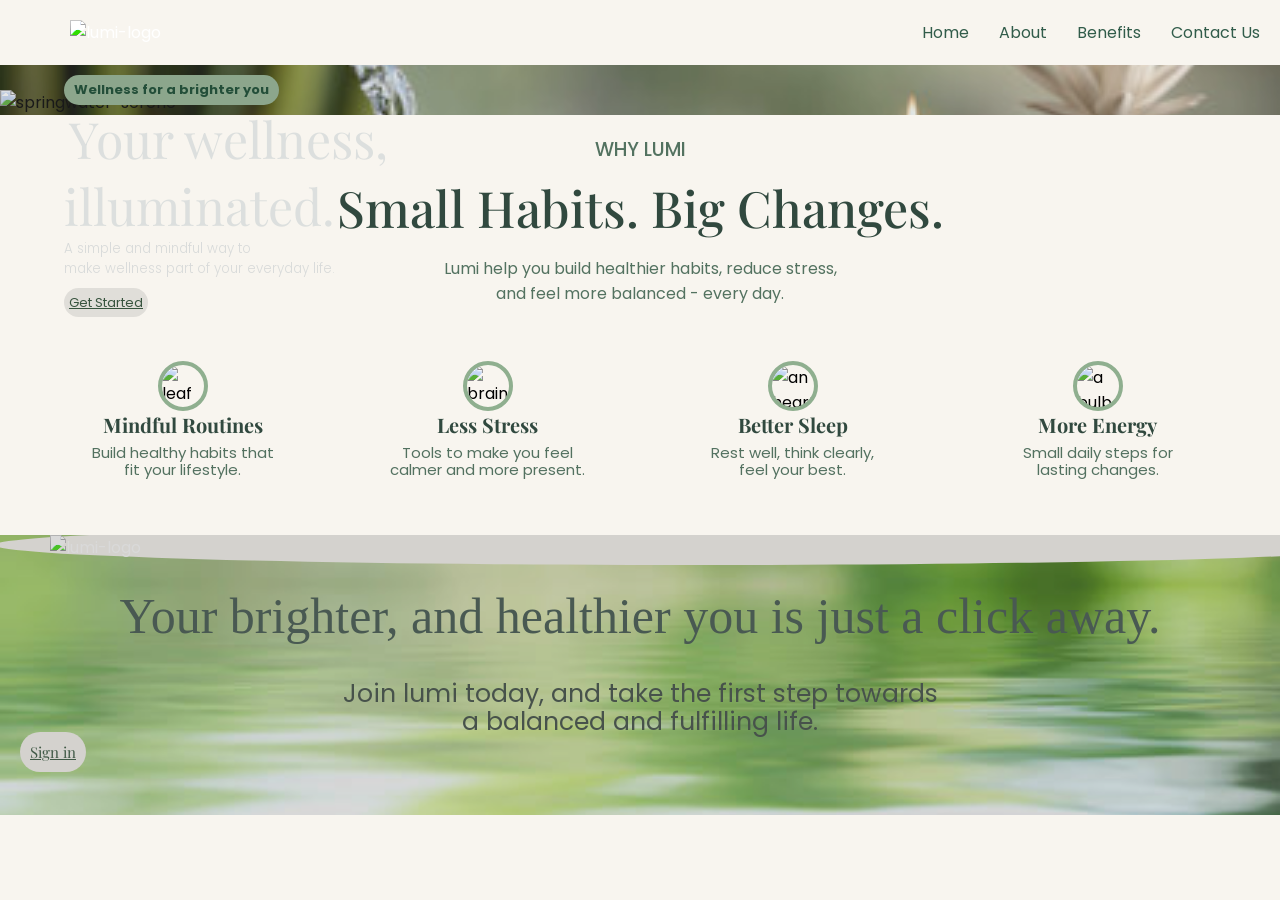
==== Index.html @ 7a633565 "Lumi-landing-page" ====
<!DOCTYPE html>
<html lang="en">
<head>
    <meta charset="UTF-8">
    <meta name="viewport" content="width=device-width, initial-scale=1.0">
    <title>Lumi</title>
    <link rel="stylesheet" href="style.css">
    <link rel="preconnect" href="https://fonts.googleapis.com">
<link rel="preconnect" href="https://fonts.gstatic.com" crossorigin>

<link href="https://fonts.googleapis.com/css2?family=Playfair+Display:ital,wght@0,400..900;1,400..900&family=Poppins:ital,wght@0,100;0,400;0,500;0,600;&display=swap" rel="stylesheet">
</head>
<body>
    <!-- Hero section -->
<header class="nav-bar">

 <div class="logo">
    <span class="logo-icon">
        <img src="https://res.cloudinary.com/gzmezpec/image/upload/v1788961991/lumi_new_logo-removebg-preview.png" alt="lumi-logo">
    </span>
 </div>

<nav class="nav-links">
<a href="#">Home</a>
<a href="">About</a>
<a href="">Benefits</a>
<a href="">Contact Us</a>
</nav>
</header>

<section class="hero-section">
     <div class="hero-content">
     
        <h5 class="first">Wellness for a brighter you</h5>
     <span class="mini">Your wellness, <br> </span>
         <span class="mini-1">illuminated.</span>

     <div class="mini-text">A simple and mindful way to<br>
         make wellness part of your everyday life.</div>
     
     <a href="#feature" class="get-starteds">Get Started</a>
</div>

</div class="hero-background img">
     <img src="https://res.cloudinary.com/gzmezpec/image/upload/v1788805544/hero_section.jpg" alt="springwater-serene">
</div>
</section>


<!-- Info section -->
<section class="info-section">
    <h2 class="info-title">WHY LUMI</h2>

<span class="info-text">
    Small Habits. Big Changes.
</span>
<p class="small">Lumi help you build healthier habits, reduce stress,<br>
     and feel more balanced - every day.</p>
</section>

<!-- info card -->
<section class="info-card">

<div class="cards">
<img src="https://res.cloudinary.com/gzmezpec/image/upload/v1788913346/mind_reset-removebg-preview.png" alt="leaf">
<h3 class="card-title">Mindful Routines</h3>
<p>Build healthy habits that <br>
    fit your lifestyle.</p>
</div>

<div class="cards">
    <img src="https://res.cloudinary.com/gzmezpec/image/upload/v1788913329/brain-removebg-preview.png" alt="brain">
    <h3 class="card-title">Less Stress</h3>
    <p>Tools to make you feel<br>
         calmer and more present.</p>
</div>

<div class="cards">
<img src="https://res.cloudinary.com/gzmezpec/image/upload/v1788913281/heart_-removebg-preview.png" alt="an heart">
<h3 class="card-title">Better Sleep</h3>
<p>Rest well, think clearly, <br>
    feel your best.</p>
</div>

<div class="cards">
<img src="https://res.cloudinary.com/gzmezpec/image/upload/v1788915703/new_e-removebg-preview.png" alt="a bulb like with stroke">
<h3 class="card-title">More Energy</h3>
<p>Small daily steps for <br>
     lasting changes.</p>
   </div>
 </section>


<!-- Footer -->
<section class="cta">

<footer>

<div class="Logo">
    <span class="logo-icon"><img src="https://res.cloudinary.com/gzmezpec/image/upload/v1788961991/lumi_new_logo-removebg-preview.png" alt="lumi-logo"></span>
 </div>

 <span class="cta-title">Your brighter, and healthier you is just a click away.</span>

 <p class="cta-text">
    Join lumi today, and take the first step towards<br>
         a balanced and fulfilling life.
</p>
<a href="#features" class="get-started">Sign in</a>
</footer>
</section>




   

</body>
</html>
---- style.css ----
html{
    scroll-behavior: smooth;
}

.poppins-medium {
  font-family: "Poppins", sans-serif;
  font-weight: 500;
  font-style: normal;
}

*{
  margin: 0;
  padding: 0;
  box-sizing: border-box;
}

body {
  font-family: "Poppins", sans-serif;
  background-color: #f8f5ef;
  display: flex;
  min-height: 100vh;
  flex-direction: column;
  font-size: 16px;
  overflow-x: hidden;
}


.logo-icon img {
    width: 100px;
    height: 100px;
    border-radius: 50px;
    object-fit: cover;
    filter: contrast(2);
    padding-left: 50px;
}
/* Navigation.link */
.nav-bar {
    display: flex;
    justify-content: space-between;
    align-items: center;
    color: #f1f5f3;  
    width: 100%;
    padding: 20px;
}

.nav-links a {
    color: #315c4a;
    text-decoration: dashed;
    font-family: "Poppins", sans-serif;
}

.nav-links a:hover {
color: #8faf8f;
}

.nav-links {
    display: flex;
    gap: 30px;
    color: #2f3e35;
   
}

/* hero section */
.hero-section {
    background-image: url(images/hero\ section.jpg);
    background-repeat: none;
    background-position: center;
    background-size: cover;
    display: flex;
    padding-top: 25px;
    filter: contrast(80%);
    
}

.hero-content{
    position: absolute;
    top: 20%;
    left: 5%;
    transform: translateY('-50%');
    z-index: 2;
}

.first{
    font-family: "poppins", san-serif;
    color: #0c4227;
    padding: 5px 10px; 
    font-size: small;
    border-radius: 50px;
   /* margin-bottom: px; */
   justify-content: center;
  text-align: left;
  width: fit-content;
  background-color: #8faf8f;

}

.mini{
    font-family: "playfair display", serif ;
    width: 50px;
    height: 30px;
    color: #f3f7f5;
    font-size: 50px;
    padding: 5px;
    font-weight: 400;
    margin-top: -5px;
    text-align: left;
 
}   

.mini-1{
    font-family: "playfair display", serif ;
    width: 30px;
    height: 2px;
    color: #f3f7f5;
    font-size: 50px;
    font-weight: 100;
    text-align: left;
}

.mini-text{
    font-family: "poppins", sans-serif;
    font-size: smaller;
    color: #eef1f0;
    justify-content: center;
    margin-bottom: 10px;
    font-weight: 300;
}  



.get-starteds{
    justify-content: center;
    text-align: left;
    padding: 5px;
    width: fit-content;
    background-color: #f8f5ef;
    color: rgb(37, 73, 46);
    border-radius: 50px;
    font-family: "Poppins", sans-serif;
    /* font-weight: 100; */
    font-size: small;
    transition: 0.3s

    
}

.get-starteds:hover{
   
    background-color: #2f3e35;
    color: #ffffff;

}
.info-section{
     padding: 20px 100px 5px;
    text-align: center
    
}

.info-title{
    font-size: larger;
    font-weight: 500;
    margin-bottom: 10px;
    color: #537260;
    font-family: "Poppins", san-serif;
}   

.info-text{
    color: #31493f;
    font-size: 50px;
    font-weight: 500;
    text-align: justify;
    padding: 50px;
    max-width: max-content;
    font-family: "playfair display", serif;

}   
.small{
    margin-top: 10px;
    font-size: 1em;
    color: #537260;
    font-family: "Poppins", san-serif;
    font-weight: 10px;
    padding: 5px;
    
}
/* Info cards */
.info-card{
    margin-top: 10px;
    display: flex;
    gap: 5px;
    justify-content: center;
}   

.cards{
    flex:0 1 300px;
    margin: 0 ;
    padding: 5px;

}

.cards img{
    width: 50px;
    height: 50px;
    object-fit: cover;
    border: 4px solid #8faf8f;
    border-radius: 50px;
    display: block;
    margin: 0 auto;
    margin-top: 30px;
   
}   

.card-title{
    font-family:"Playfair display", serif; 
    color:#31493f;
    font-size: 20px;
    font-weight: 2px;
   margin: 5px 1 1px;
   text-align: center;
}

.cards p{
    margin-top: 5px;
    color: #537160;
    font-size: 15px;
    font-family: "Poppins", sans-serif;
    font-weight: 10px;
    padding: 2px;
    line-height: 1.1;
    text-align: center;
    display: block;
 }

.cta{
    background-image: url(images/footer.jpg);
    background-repeat: none;
    background-position: center;
    background-size: cover;
    filter: contrast(70%)
} 
.cta{
    margin-top: 50px;
    padding-bottom: 50px;
    color: #f8f5ef;
}
.cta{
    position: relative;
    overflow: hidden;
    background-image: url(images/footer.jpg);
    background-size: cover;
    background-position: center;
}

.cta::before{
    content: "";
    position: absolute;
    top: -10px;
    left: -5px;
    width: 110%;
    height: 40px;
    background-color: #f8f5ef;
    border-radius: 50%;
}

.cta-title{
    font-family: "Playfair" , serif;
    font-size: 50px;
    font-weight: 500px;
    display: flex;
    justify-content: center;
    color: #31493f;
    padding: 25px;
margin-top: 2px;
}

.cta-text{
    margin-top: 5px;
    color: #2f3e35;
    font-size: 25px;
    font-family: "Poppins", sans-serif;
    font-weight: 200px;
    padding: 5px;
    line-height: 1.1;
    text-align: center;
    display: block;
}
.get-started{
    margin-left: 20px;
    height: 10px;
    width: 50px;
    padding: 10px;
    background-color: #f8f5ef;
    color: rgb(37, 73, 46);
    border-radius: 50px;
    font-family: "Playfair display", serif;
    font-weight: 100;
    font-size: 15px;
    transition: 0.3s

    
    
    
    
}
.get-started:hover{
    background-color: #2f3e35;
    color: #ffffff;
}

/* Mobile */
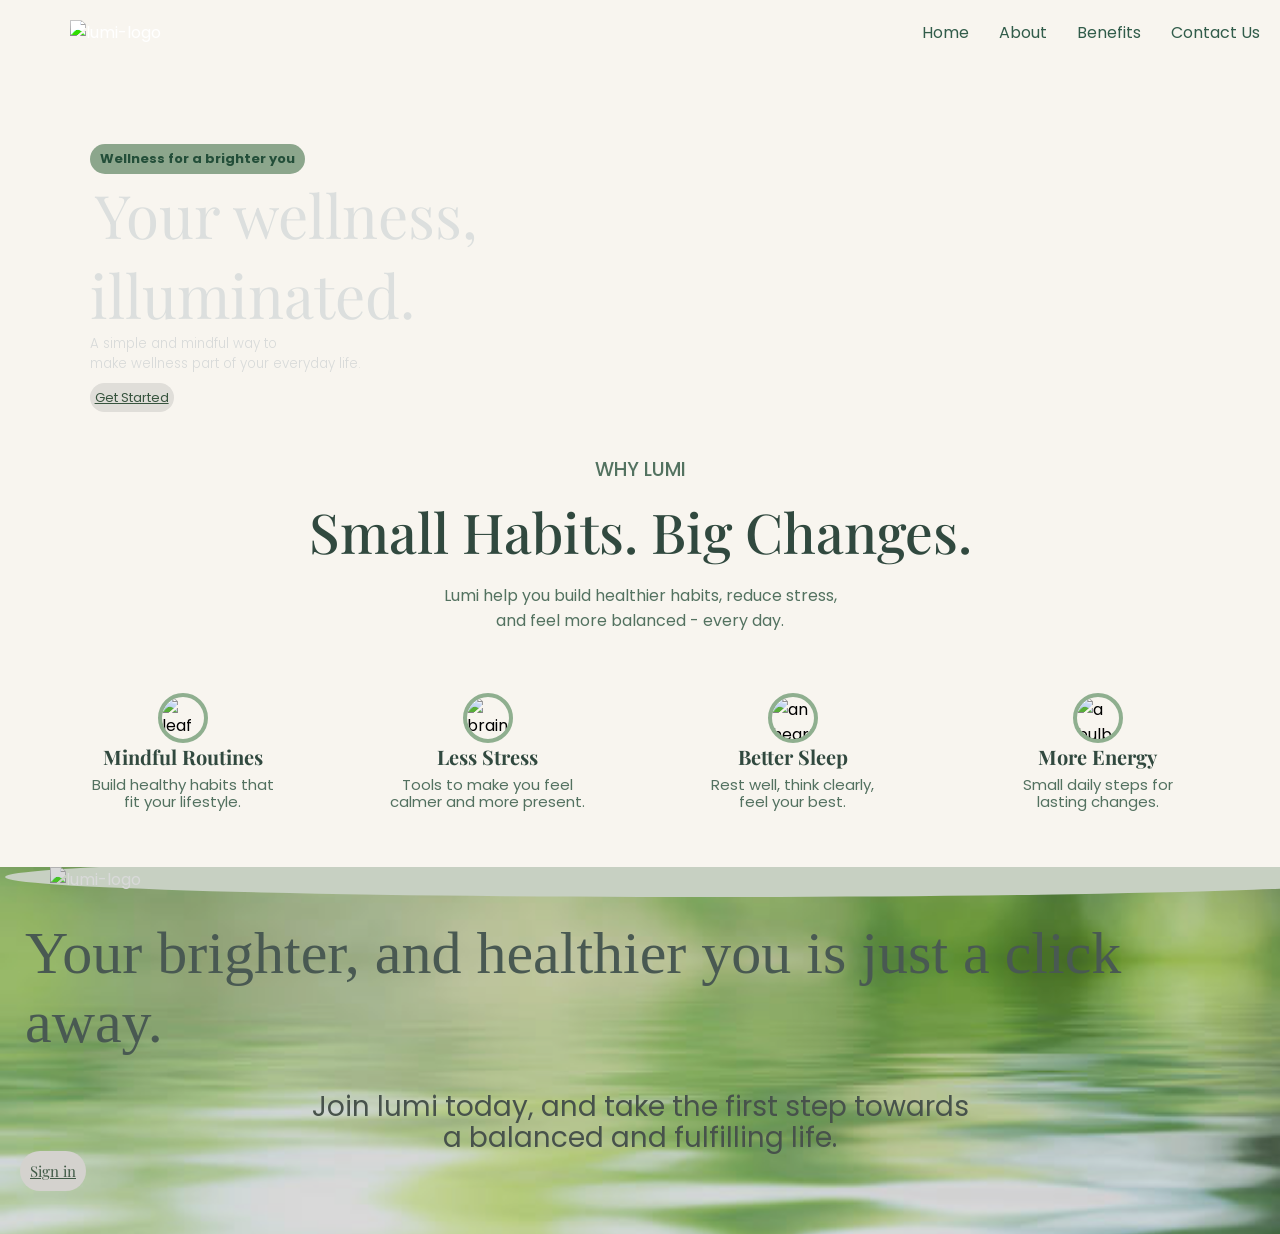
==== commit 4fbcfa13: "Fix hero section layout and add responsive media queries" ====
--- a/Index.html
+++ b/Index.html
@@ -8,7 +8,7 @@
     <link rel="preconnect" href="https://fonts.googleapis.com">
 <link rel="preconnect" href="https://fonts.gstatic.com" crossorigin>
 
-<link href="https://fonts.googleapis.com/css2?family=Playfair+Display:ital,wght@0,400..900;1,400..900&family=Poppins:ital,wght@0,100;0,400;0,500;0,600;&display=swap" rel="stylesheet">
+<link href="https://fonts.googleapis.com/css2?family=Playfair+Display:ital,wght@0,400..900;1,400..900&family=Poppins:ital,wght@0,100;0,400;0,500;0,600;&display=swap" rel="stylesheet"/>
 </head>
 <body>
     <!-- Hero section -->
@@ -41,9 +41,6 @@
      <a href="#feature" class="get-starteds">Get Started</a>
 </div>
 
-</div class="hero-background img">
-     <img src="https://res.cloudinary.com/gzmezpec/image/upload/v1788805544/hero_section.jpg" alt="springwater-serene">
-</div>
 </section>
 
 
--- a/style.css
+++ b/style.css
@@ -62,8 +62,10 @@
 
 /* hero section */
 .hero-section {
-    background-image: url(images/hero\ section.jpg);
-    background-repeat: none;
+    min-height: 40vh;
+    position: relative;
+    background-image: url(https://res.cloudinary.com/gzmezpec/image/upload/v1788805544/hero_section.jpg);
+    background-repeat: no-repeat;
     background-position: center;
     background-size: cover;
     display: flex;
@@ -74,10 +76,11 @@
 
 .hero-content{
     position: absolute;
-    top: 20%;
+    top: 50%;
     left: 5%;
     transform: translateY('-50%');
     z-index: 2;
+    max-width: 550px;
 }
 
 .first{
@@ -255,10 +258,10 @@
     content: "";
     position: absolute;
     top: -10px;
-    left: -5px;
+    left: 5px;
     width: 110%;
     height: 40px;
-    background-color: #f8f5ef;
+    background-color: #e5f3df;
     border-radius: 50%;
 }
 
@@ -295,16 +298,249 @@
     font-family: "Playfair display", serif;
     font-weight: 100;
     font-size: 15px;
-    transition: 0.3s
-
-    
-    
-    
-    
-}
+    transition: 0.3s      
+}
+
 .get-started:hover{
     background-color: #2f3e35;
     color: #ffffff;
 }
 
 /* Mobile */
+@media (max-width: 799px) {
+    body {
+        font-size: 14px;
+    }
+.logo-icon img{
+    width: 60px;
+    height: 60px;
+    padding-left: 0;
+}  
+
+.nav-bar {
+    flex-direction: column;
+    gap: 10px;
+    padding: 15px;
+    align-items: center;
+
+}
+.nav-links{
+    gap: 15px;
+    flex-wrap: wrap;
+    justify-content: center;
+}
+.nav-links a{
+    font-size: 13px;
+}
+.hero-section{
+    min-height: 60vh;
+    padding-top: 10px;
+}
+.hero-content{
+    top: 18%;
+    left: 5%;
+    right: 5%;
+}
+.first{
+    font-size: 11px;
+    padding: 4px 8px;
+}
+.mini,
+.mini-1{
+  font-size: 26px;
+  line-height: 1.2;
+}
+.mini-text{
+    font-size: 14px;
+    line-height: 1.4;
+}
+
+.get-starteds{
+    font-size: 12px;
+    margin:6px, 12px ;
+    padding-top: 8px;
+}
+
+.info-section{
+    padding: 20px 15px 5px;
+}
+.info-title{
+    font-size: 16px;
+}
+.info-text{
+    font-size: 24px;
+    padding: 20px 10px;
+    text-align: center;
+    max-width: 100%;
+}
+.small{
+    font-size: 13px;
+    line-height: 1.5;
+}
+.info-card{
+    flex-direction: column;
+    align-items: center;
+    gap: 20;
+    padding: 0 15px;
+}
+.cards{
+    flex:1 1 100%;
+    max-width: 320px;
+}
+.cards img{
+    width: 45px;
+    height: 45px;
+    margin-top: 15px;
+}
+.card-title{
+    font-size: 18px;
+}
+
+.cards p{
+    font-size: 13px;
+    line-height: 1.4;
+}
+/* cta? secion */
+
+.cta{
+   margin-top: 30px;
+   padding-bottom: 30px; 
+}
+
+.cta-title{
+    font-size: 26px;
+    padding: 15px;
+}
+.cta.text{
+    font-size: 15px;
+    padding: 5px 15px;
+    line-height: 1.4;
+}
+.get-started{
+   margin: 15px auto 0;
+   display: block;
+   font-size: 13px;
+   padding: 8px 16px;
+}
+/* Large screen */
+}
+@media (min-width: 1200px) {
+
+ .info-section{
+  padding: 30px 150px 10px;
+ }
+    
+.info-text{
+    font-size: 55px;
+}
+
+.hero-content{
+    top: 22%;
+    left: 7%;
+}
+
+.mini,
+.mini-1{
+    font-size: 60px;
+}
+.cta-title{
+    font-size: 60px;
+}
+.cta-text{
+    font-size: 28px;
+}
+}
+/* Tablet view */
+@media (max-width: 1024px ) and (min-width: 768px){
+    .logo-icon img{
+       width: 80px;
+       height: 80px;
+       padding-left: 20px; 
+    }
+
+.nav-bar{
+    padding: 15px 25px;
+}
+
+.nav-links{
+    gap: 20px;
+}
+
+.nav-links a{
+    font-size: 15px;
+}
+.hero-section{
+    min-height: 70vh;
+}
+
+.hero-content{
+    top: 25%;
+    left: 6%;
+}
+
+.mini
+.mini-1{
+    font-size: 35px;
+}
+
+.mini-text{
+    font-size: 14px;
+}
+
+.info-section{
+    padding: 20px 40px 5px;
+}
+
+.info-text{
+    font-size: 36px;
+    padding: 30px 20px;
+    text-align: center;
+    max-width: 100%;
+}
+
+.small{
+    font-size: 15px;
+}
+.info-card{
+    gap: 15px;
+    padding: 0 20px;
+    flex-wrap: wrap;
+}
+
+.cards{
+    flex: 0 1 45%;
+}
+
+.cards p{
+    font-size: 14%;
+    line-height: 1.4;
+}
+
+.cta-title{
+    font-size: 40px;
+}
+
+.cta.text{
+    font-size: 20px;
+    padding: 5px 30px;
+}
+
+.get-started{
+    margin-left: 0;
+    display:block;
+    margin: 15px auto 0;
+}
+
+
+
+
+
+
+
+
+
+
+
+
+
+}
